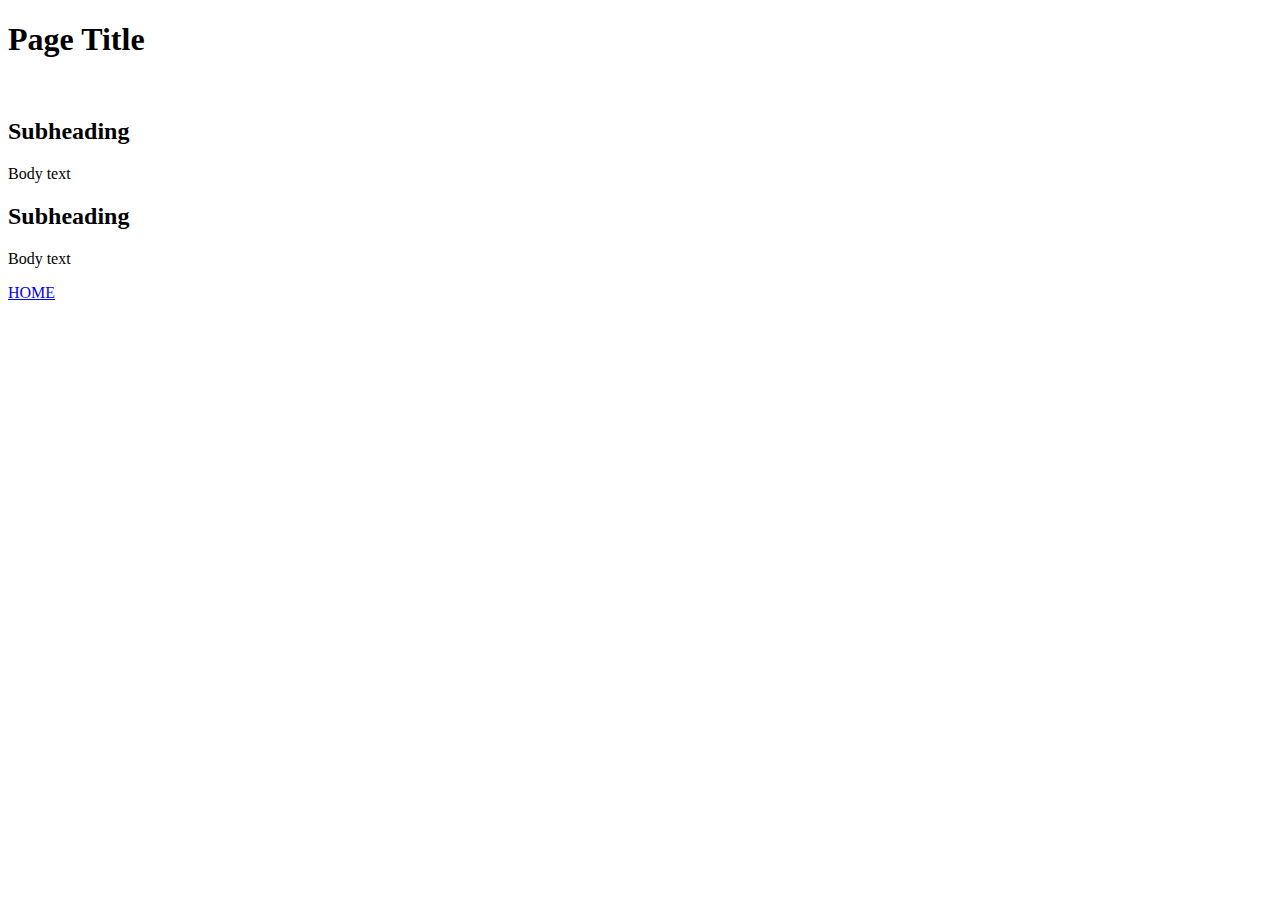
==== resume/index.html @ 7ca2b6f2 "resume project" ====
<!DOCTYPE html>
<html lang="en">
  <head>
    <meta charset="UTF-8">
    <title>Template</title>
    <style>
      img {
        height: auto;
      }
    </style>
  </head>
  <body>
    <h1>Page Title</h1>
    <br>
    <h2>Subheading</h2>
    <p>Body text</p>
    <h2>Subheading</h2>
    <p>Body text</p>
    <p><a href="#">HOME</a></p>
  </body>
</html>
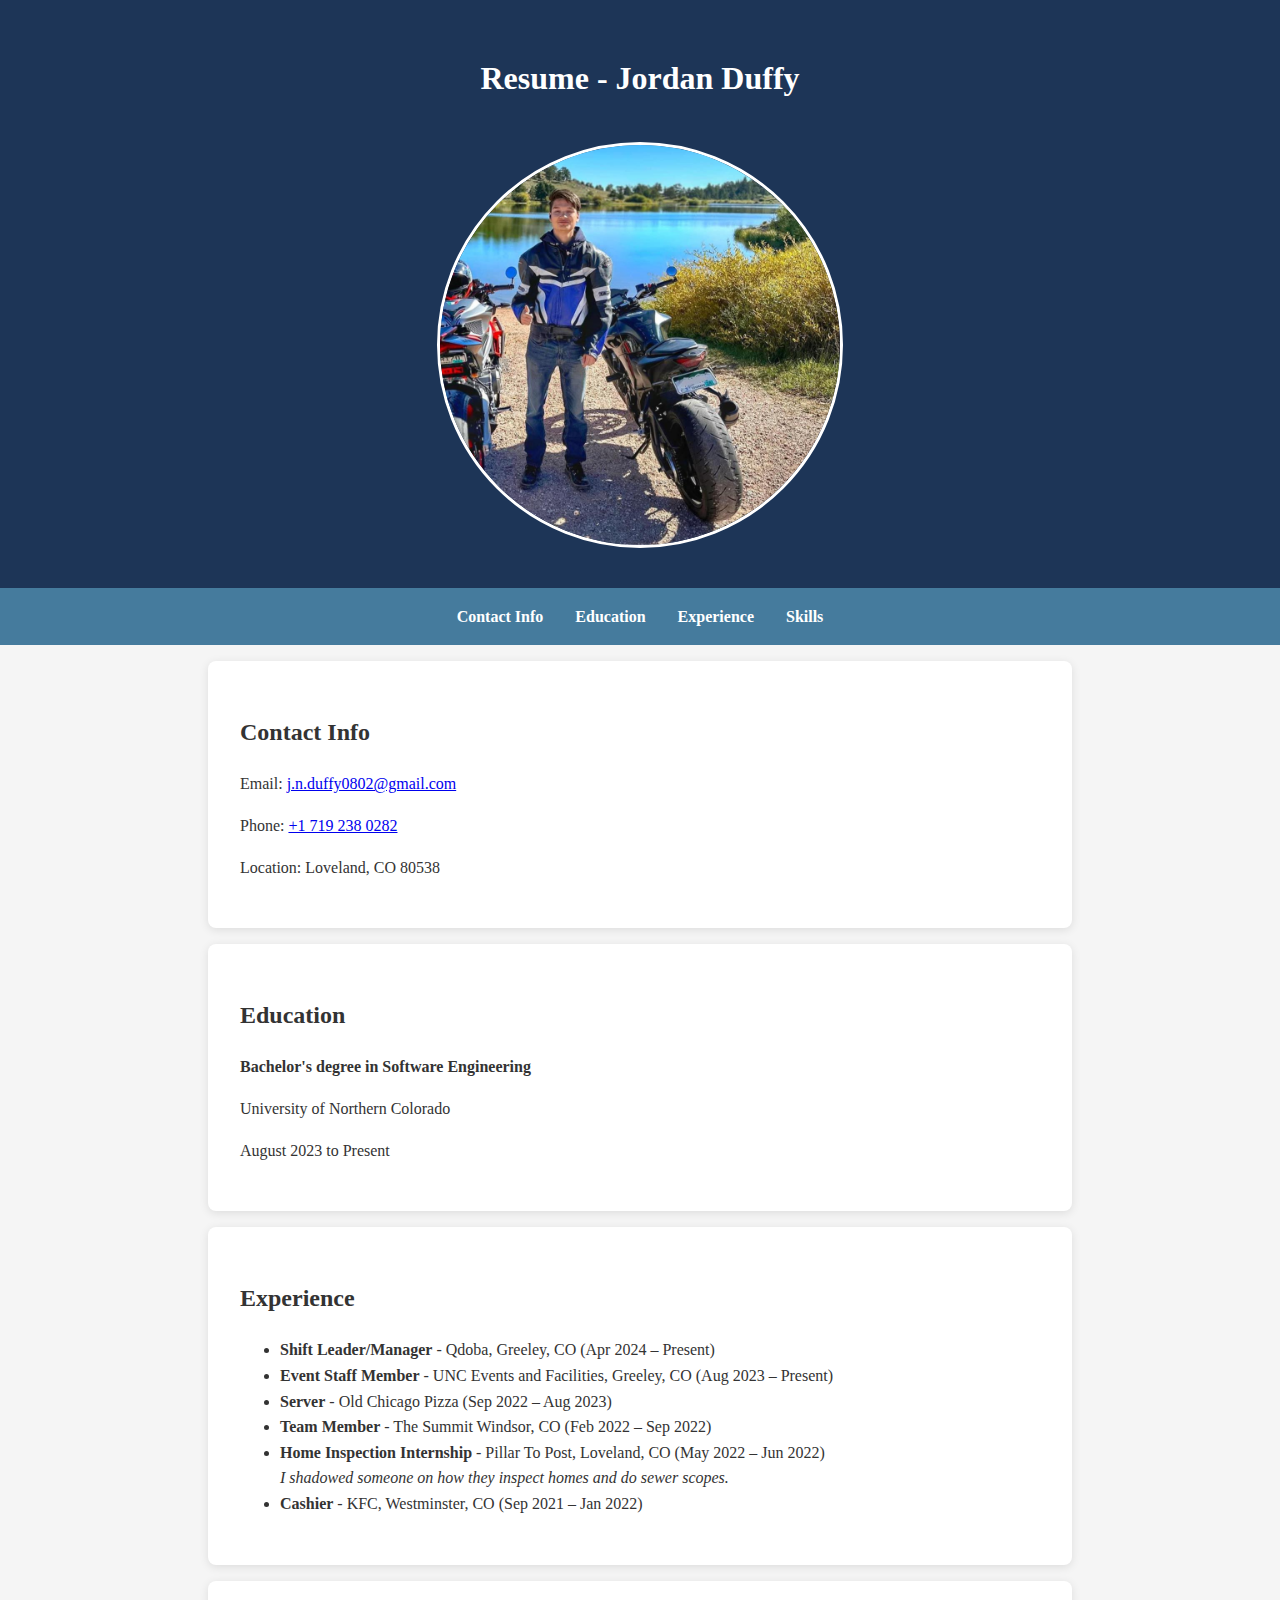
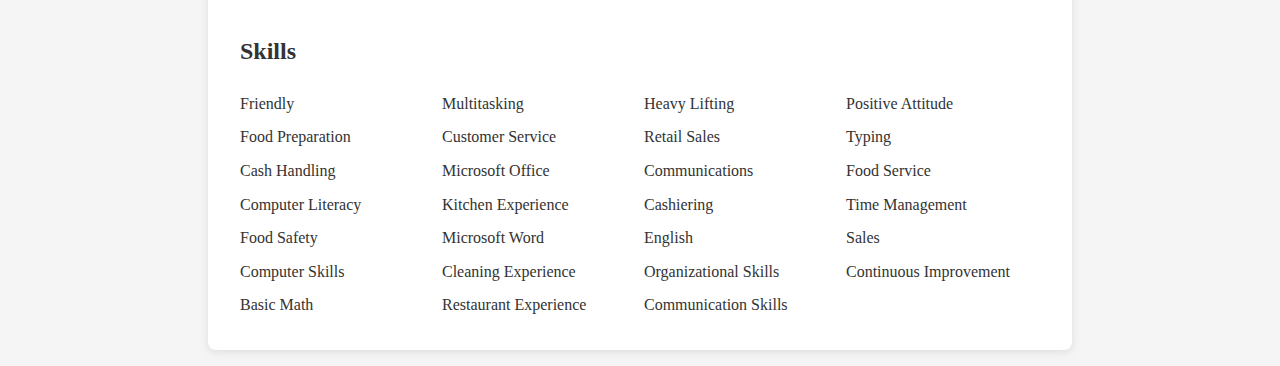
==== commit f44a870b: "Resume final" ====
--- a/resume/index.html
+++ b/resume/index.html
@@ -1,21 +1,69 @@
 <!DOCTYPE html>
 <html lang="en">
   <head>
-    <meta charset="UTF-8">
-    <title>Template</title>
-    <style>
-      img {
-        height: auto;
-      }
-    </style>
+    <meta charset="UTF-8" />
+    <title>Resume - Jordan Duffy</title>
+    <link rel="stylesheet" href="css/style.css" />
   </head>
   <body>
-    <h1>Page Title</h1>
-    <br>
-    <h2>Subheading</h2>
-    <p>Body text</p>
-    <h2>Subheading</h2>
-    <p>Body text</p>
-    <p><a href="#">HOME</a></p>
+    <header>
+      <h1>Resume - Jordan Duffy</h1>
+      <img src="images/Profile.jpg" alt="Profile picture of Jordan Duffy" class="profile-pic" />
+    </header>
+
+    <nav>
+      <ul>
+        <li><a href="#contact">Contact Info</a></li>
+        <li><a href="#edu">Education</a></li>
+        <li><a href="#exp">Experience</a></li>
+        <li><a href="#skills">Skills</a></li>
+      </ul>
+    </nav>
+
+    <main>
+      <section id="contact">
+        <h2>Contact Info</h2>
+        <p>Email: <a href="mailto:j.n.duffy0802@gmail.com">j.n.duffy0802@gmail.com</a></p>
+        <p>Phone: <a href="tel:+17192380282">+1 719 238 0282</a></p>
+        <p>Location: Loveland, CO 80538</p>
+      </section>
+
+      <section id="edu">
+        <h2>Education</h2>
+        <p><strong>Bachelor's degree in Software Engineering</strong></p>
+        <p>University of Northern Colorado</p>
+        <p>August 2023 to Present</p>
+      </section>
+
+      <section id="exp">
+        <h2>Experience</h2>
+        <ul>
+          <li><strong>Shift Leader/Manager</strong> - Qdoba, Greeley, CO (Apr 2024 – Present)</li>
+          <li><strong>Event Staff Member</strong> - UNC Events and Facilities, Greeley, CO (Aug 2023 – Present)</li>
+          <li><strong>Server</strong> - Old Chicago Pizza (Sep 2022 – Aug 2023)</li>
+          <li><strong>Team Member</strong> - The Summit Windsor, CO (Feb 2022 – Sep 2022)</li>
+          <li>
+            <strong>Home Inspection Internship</strong> - Pillar To Post, Loveland, CO (May 2022 – Jun 2022)<br />
+            <em>I shadowed someone on how they inspect homes and do sewer scopes.</em>
+          </li>
+          <li><strong>Cashier</strong> - KFC, Westminster, CO (Sep 2021 – Jan 2022)</li>
+        </ul>
+      </section>
+
+      <section id="skills">
+        <h2>Skills</h2>
+        <ul class="skills-grid">
+          <li>Friendly</li><li>Multitasking</li><li>Heavy Lifting</li><li>Positive Attitude</li>
+          <li>Food Preparation</li><li>Customer Service</li><li>Retail Sales</li><li>Typing</li>
+          <li>Cash Handling</li><li>Microsoft Office</li><li>Communications</li><li>Food Service</li>
+          <li>Computer Literacy</li><li>Kitchen Experience</li><li>Cashiering</li><li>Time Management</li>
+          <li>Food Safety</li><li>Microsoft Word</li><li>English</li><li>Sales</li>
+          <li>Computer Skills</li><li>Cleaning Experience</li><li>Organizational Skills</li>
+          <li>Continuous Improvement</li><li>Basic Math</li><li>Restaurant Experience</li>
+          <li>Communication Skills</li>
+        </ul>
+      </section>
+    </main>
   </body>
 </html>
+
--- a/resume/css/style.css
+++ b/resume/css/style.css
@@ -0,0 +1,74 @@
+@font-face {
+    font-family: 'Abhaya Libre';
+    src: url('fonts/AbhayaLibre-Regular.ttf') format('truetype');
+  }
+  
+  body {
+    font-family: 'Abhaya Libre', serif;
+    background-color: #f5f5f5;
+    color: #333;
+    margin: 0;
+    padding: 0;
+    line-height: 1.6;
+  }
+  
+  header {
+    text-align: center;
+    background-color: #1d3557;
+    color: white;
+    padding: 2rem 1rem;
+  }
+  
+  .profile-pic {
+    width: 400px;
+    height: 400px;
+    object-fit: cover;
+    border-radius: 50%;
+    border: 3px solid #fff;
+    margin-top: 1rem;
+  }
+  
+  nav {
+    background-color: #457b9d;
+    padding: 1rem;
+    text-align: center;
+  }
+  
+  nav ul {
+    list-style: none;
+    padding: 0;
+    display: flex;
+    justify-content: center;
+    gap: 2rem;
+    margin: 0;
+  }
+  
+  nav a {
+    color: white;
+    text-decoration: none;
+    font-weight: bold;
+  }
+  
+  nav a:hover {
+    text-decoration: underline;
+  }
+  
+  section {
+    padding: 2rem;
+    max-width: 800px;
+    margin: 1rem auto;
+    background-color: white;
+    border-radius: 8px;
+    box-shadow: 0 2px 10px rgba(0, 0, 0, 0.1);
+  }
+  
+  .skills-grid {
+    display: grid;
+    grid-template-columns: repeat(auto-fit, minmax(180px, 1fr));
+    gap: 0.5rem;
+    list-style: none;
+    padding: 0;
+    margin: 0;
+  }
+  
+  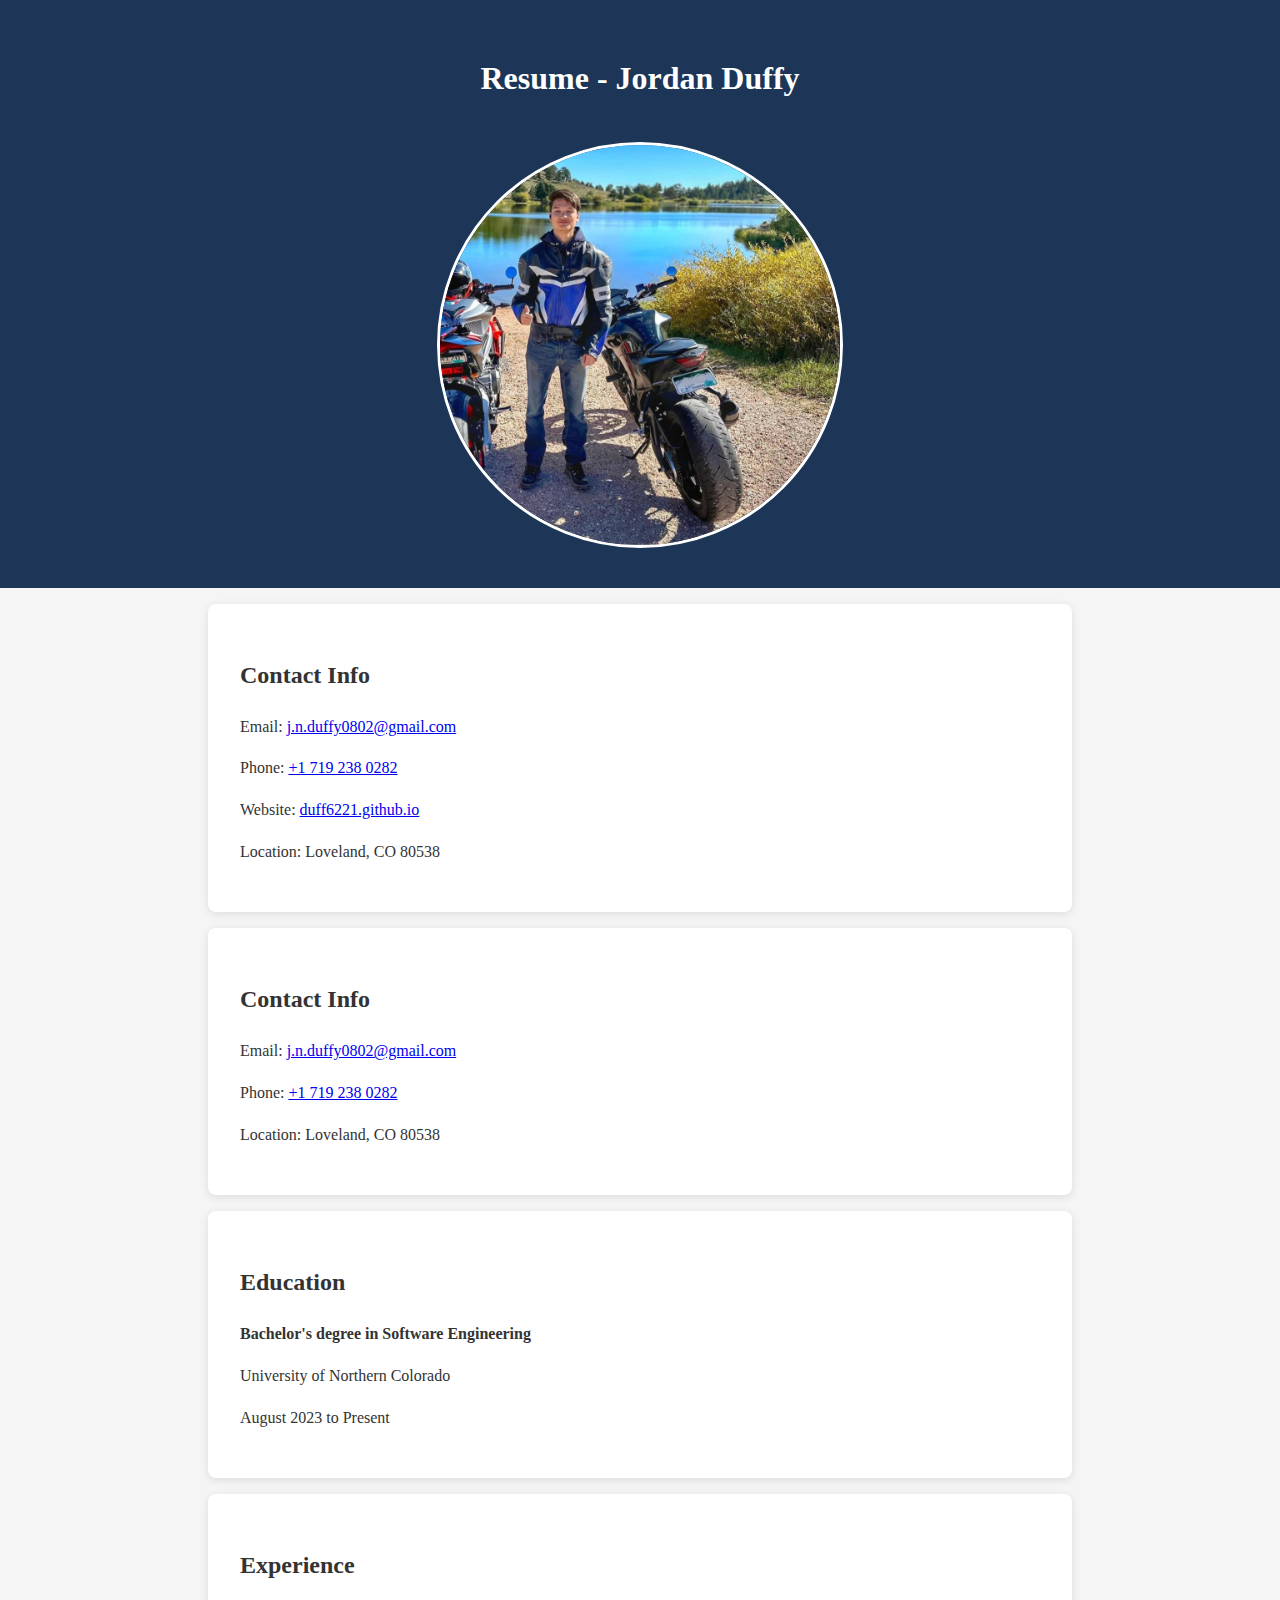
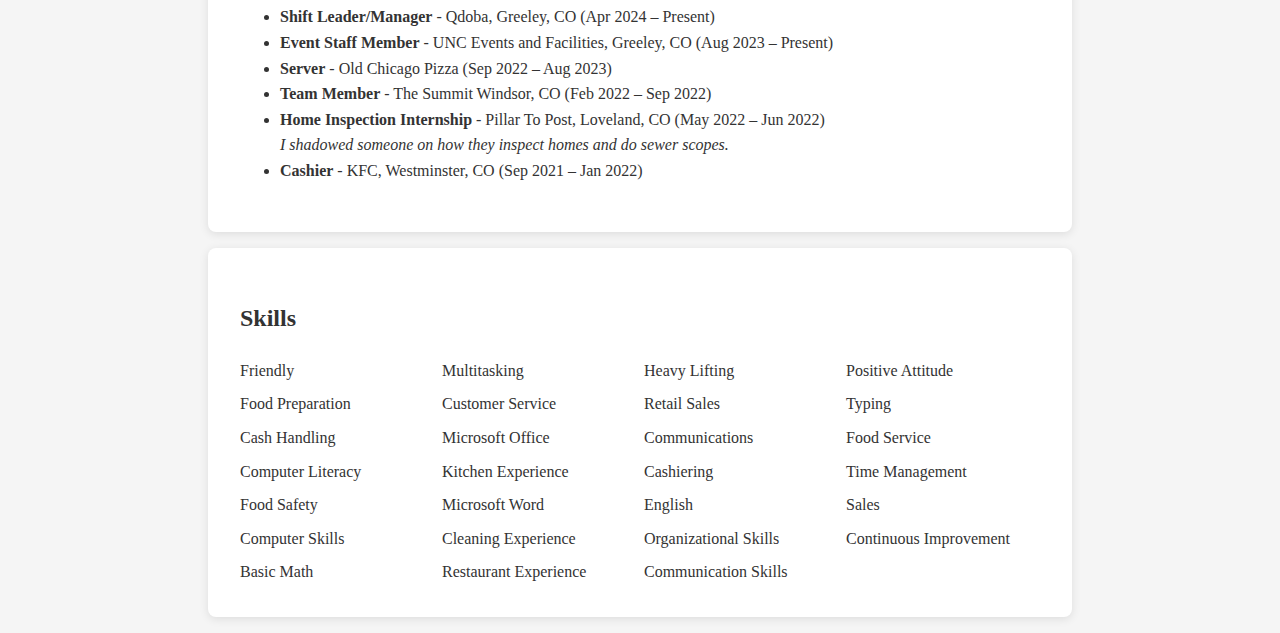
==== commit 64801df2: "Update index.html" ====
--- a/resume/index.html
+++ b/resume/index.html
@@ -11,14 +11,13 @@
       <img src="images/Profile.jpg" alt="Profile picture of Jordan Duffy" class="profile-pic" />
     </header>
 
-    <nav>
-      <ul>
-        <li><a href="#contact">Contact Info</a></li>
-        <li><a href="#edu">Education</a></li>
-        <li><a href="#exp">Experience</a></li>
-        <li><a href="#skills">Skills</a></li>
-      </ul>
-    </nav>
+    <section id="contact">
+      <h2>Contact Info</h2>
+      <p>Email: <a href="mailto:j.n.duffy0802@gmail.com">j.n.duffy0802@gmail.com</a></p>
+      <p>Phone: <a href="tel:+17192380282">+1 719 238 0282</a></p>
+      <p>Website: <a href="https://duff6221.github.io" target="_blank">duff6221.github.io</a></p>
+      <p>Location: Loveland, CO 80538</p>
+    </section>
 
     <main>
       <section id="contact">
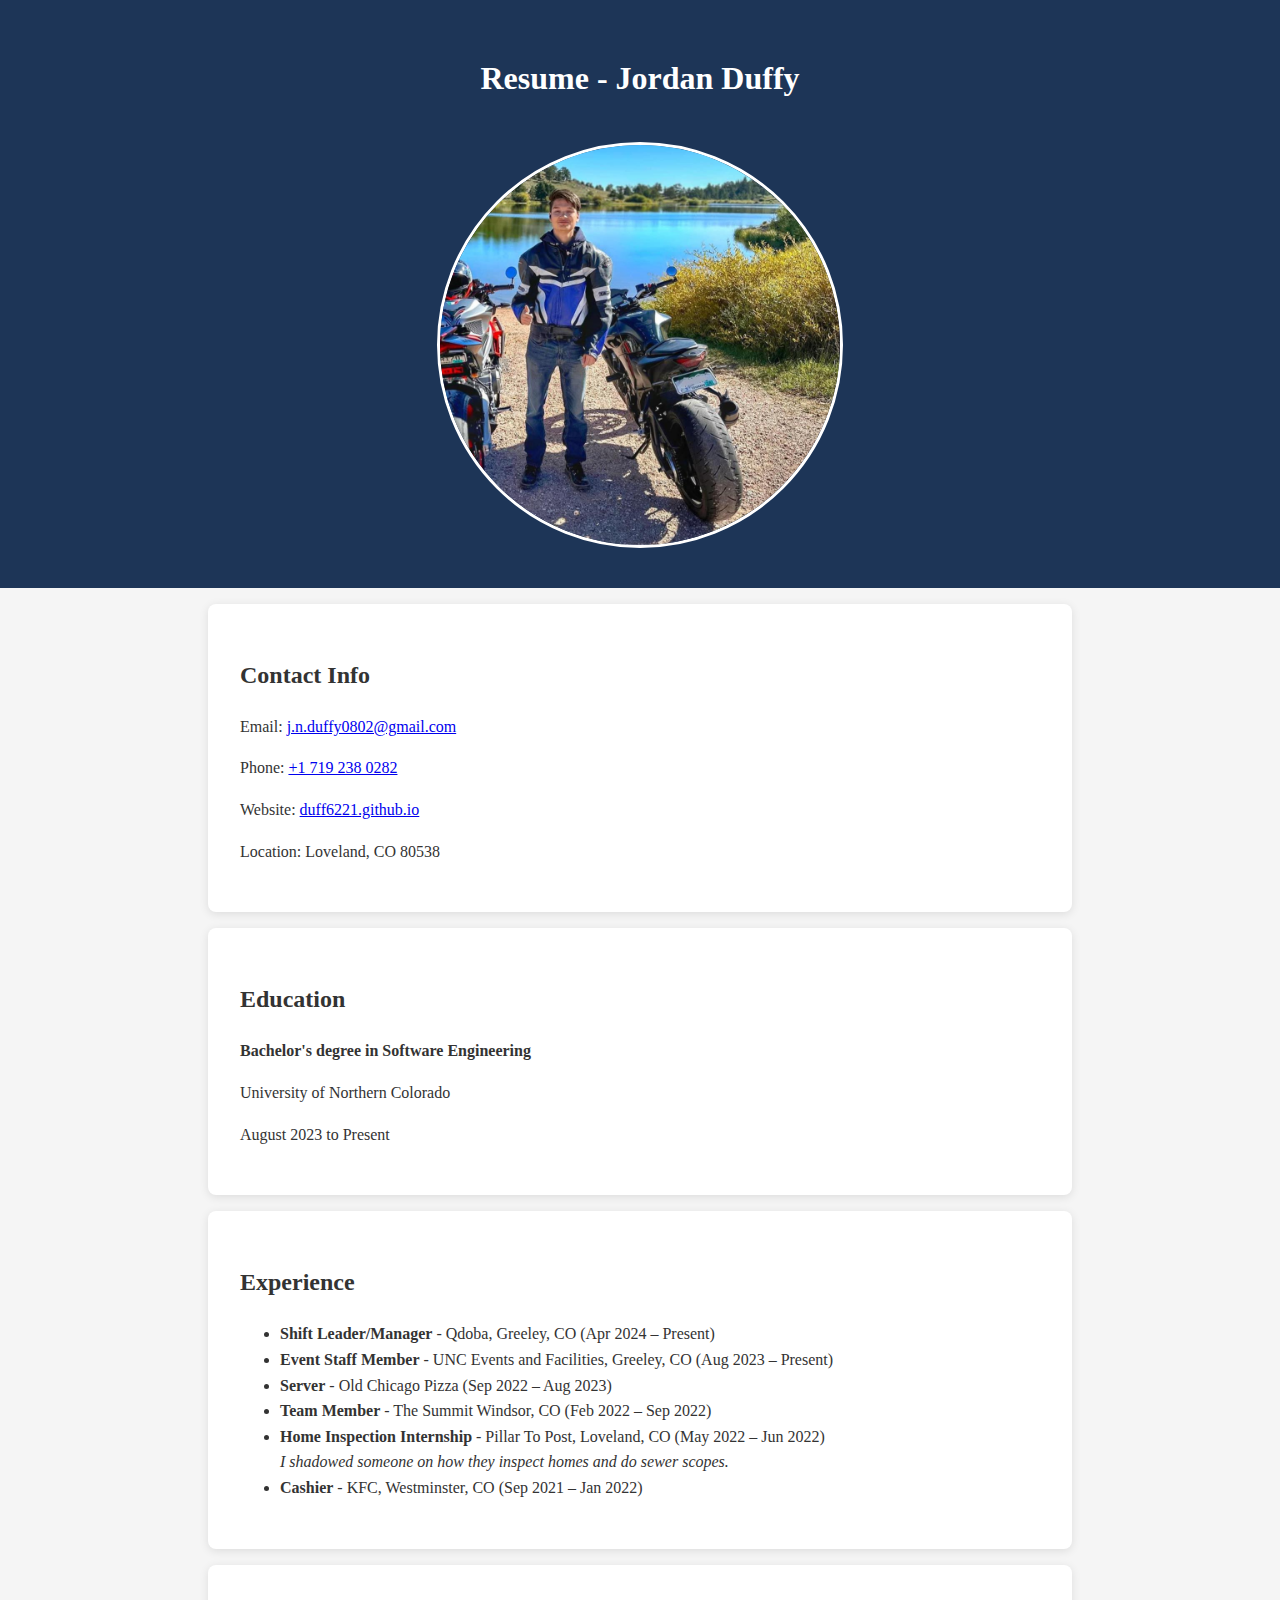
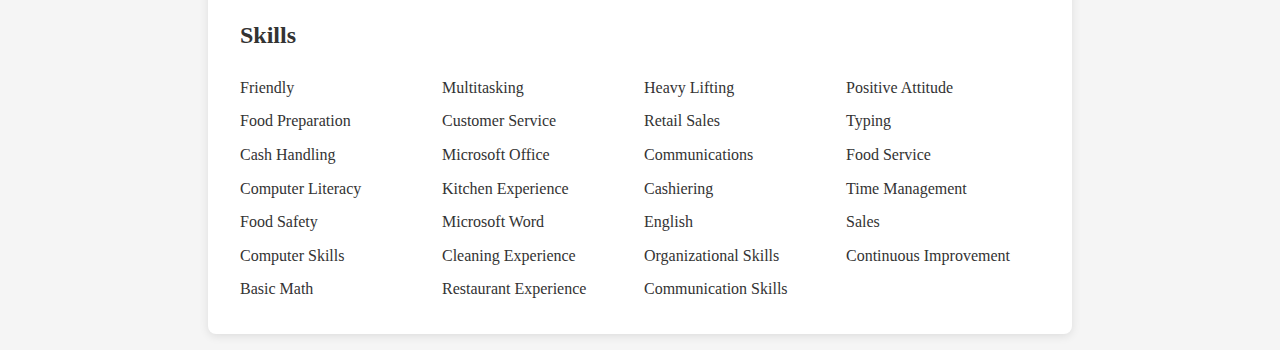
==== commit e6b8b3dd: "Update index.html" ====
--- a/resume/index.html
+++ b/resume/index.html
@@ -19,13 +19,6 @@
       <p>Location: Loveland, CO 80538</p>
     </section>
 
-    <main>
-      <section id="contact">
-        <h2>Contact Info</h2>
-        <p>Email: <a href="mailto:j.n.duffy0802@gmail.com">j.n.duffy0802@gmail.com</a></p>
-        <p>Phone: <a href="tel:+17192380282">+1 719 238 0282</a></p>
-        <p>Location: Loveland, CO 80538</p>
-      </section>
 
       <section id="edu">
         <h2>Education</h2>
